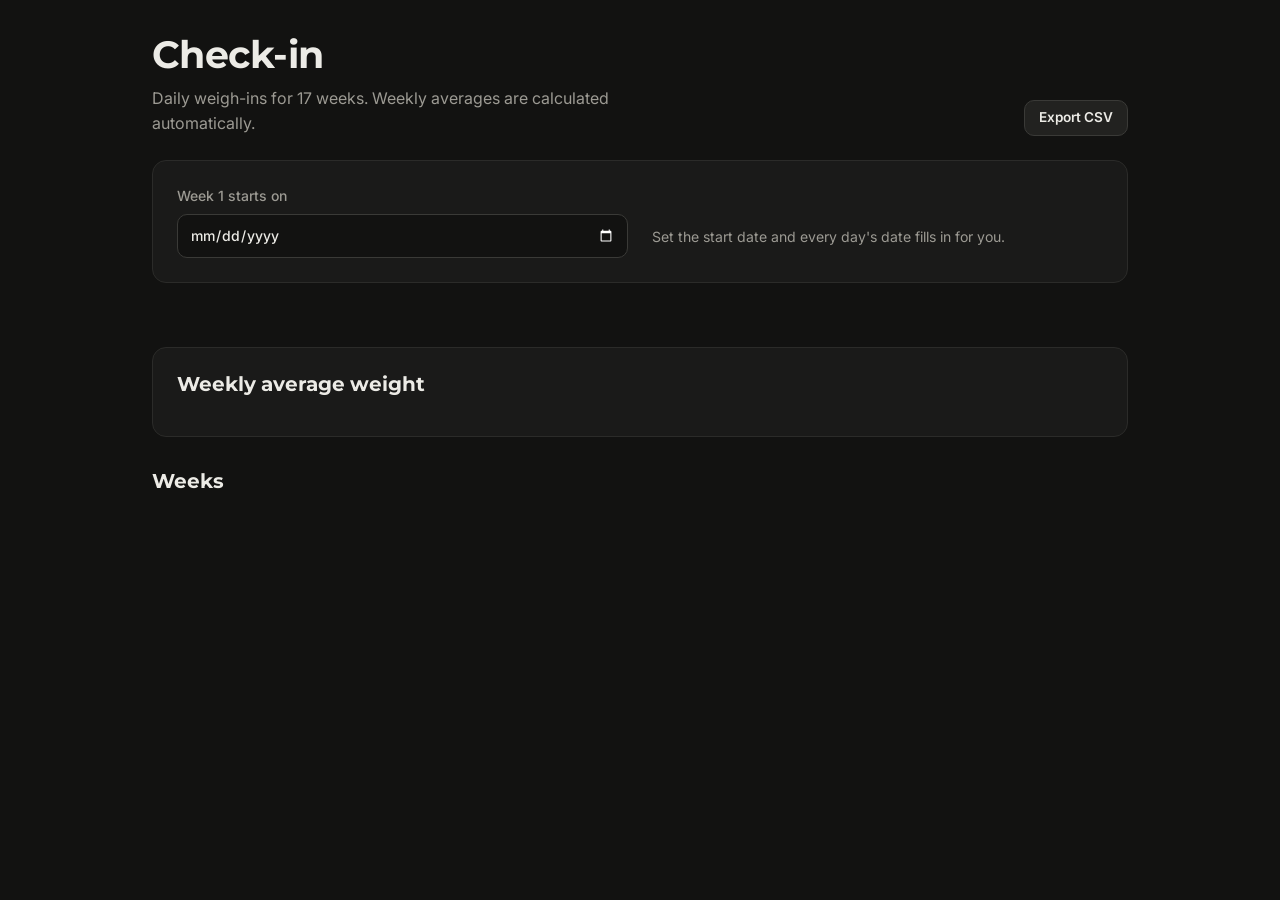
==== check-in.html @ ef55d67d "Make the site fully responsive and calmer in style - Palette from the Athlo logo (charcoal, one teal" ====
<!doctype html>
<html lang="en">
<head>
  <meta charset="utf-8">
  <meta name="viewport" content="width=device-width, initial-scale=1, viewport-fit=cover">
  <meta name="robots" content="noindex, nofollow">
  <meta name="theme-color" content="#0d0f10">
  <title>Check-in · Athlo</title>
  <link rel="icon" href="img/athlo-mark.png">
  <link rel="preconnect" href="https://fonts.googleapis.com">
  <link rel="preconnect" href="https://fonts.gstatic.com" crossorigin>
  <link href="https://fonts.googleapis.com/css2?family=Inter:wght@400;500;600;700&family=Montserrat:wght@600;700&display=swap" rel="stylesheet">
  <link rel="stylesheet" href="css/style.css">
</head>
<body>
<main>
  <div class="page-head">
    <div>
      <h1>Check-in</h1>
      <p class="muted">Daily weigh-ins for 17 weeks. Weekly averages are calculated automatically.</p>
    </div>
    <button class="btn small" id="csv" type="button">Export CSV</button>
  </div>

  <section>
    <div class="card">
      <div class="settings-row">
        <label class="field">Week 1 starts on
          <input type="date" id="start">
        </label>
        <p class="muted" style="font-size:.88rem">Set the start date and every day's date fills in for you.</p>
      </div>
    </div>
  </section>

  <section>
    <div class="grid grid-4" id="stats"></div>
  </section>

  <section>
    <div class="card">
      <div class="section-title"><h2>Weekly average weight</h2></div>
      <div class="chart-wrap" id="chart"></div>
    </div>
  </section>

  <section>
    <div class="section-title"><h2>Weeks</h2></div>
    <div class="grid" id="weeks"></div>
  </section>
</main>

<script src="js/data.js"></script>
<script src="js/app.js"></script>
<script src="js/checkin-core.js"></script>
<script>
document.addEventListener("DOMContentLoaded", () => {
  const A = App, C = Checkin, D = A.D;
  const DAYS = A.WEEKDAYS;
  let d = C.data();

  const startEl = document.getElementById("start");
  startEl.value = d.start;
  startEl.onchange = () => { d.start = startEl.value; C.store(d); renderWeeks(); A.toast("Start date saved"); };

  function currentWeek() {
    if (!d.start) return null;
    const days = Math.floor((Date.now() - new Date(d.start + "T00:00:00")) / 86400000);
    if (days < 0) return 1;
    const w = Math.floor(days / 7) + 1;
    return w > D.weeks ? null : w;
  }

  function renderStats() {
    const s = C.summary(d);
    const total = Object.values(d.entries).filter(e => A.num(e.weight) != null).length;
    const items = [
      ["Starting average", s.first ? A.fmtKg(s.first.avg) : "–", s.first ? "Week " + s.first.week : ""],
      ["Latest average", s.last ? A.fmtKg(s.last.avg) : "–", s.last ? "Week " + s.last.week : ""],
      ["Change", s.change == null ? "–" : (s.change > 0 ? "+" : "") + s.change.toFixed(1) + " kg", ""],
      ["Weigh-ins", total, "of " + D.weeks * 7]
    ];
    document.getElementById("stats").innerHTML = items.map(([l, v, sub]) =>
      `<div class="card stat"><div class="label">${l}</div><div class="value">${v}</div>${sub ? `<div class="muted" style="font-size:.82rem">${sub}</div>` : ""}</div>`
    ).join("");
  }

  function renderChart() {
    const wk = C.weekly(d);
    const pts = wk.filter(x => x.avg != null);
    const el = document.getElementById("chart");
    if (!pts.length) { el.innerHTML = '<div class="chart-empty">The chart appears after the first weigh-in.</div>'; return; }
    const wide = document.getElementById("chart").clientWidth > 600;
    const W = wide ? 960 : 400, H = wide ? 300 : 250, L = 44, R = 14, T = 16, B = 30;
    let min = Math.min(...pts.map(p => p.avg)), max = Math.max(...pts.map(p => p.avg));
    if (max - min < 2) { const m = (max + min) / 2; min = m - 1; max = m + 1; }
    const pad = (max - min) * 0.12; min -= pad; max += pad;
    const x = w => L + (w - 1) / (D.weeks - 1) * (W - L - R);
    const y = v => T + (max - v) / (max - min) * (H - T - B);
    let grid = "";
    for (let i = 0; i <= 4; i++) {
      const v = min + (max - min) * i / 4, yy = y(v).toFixed(1);
      grid += `<line x1="${L}" x2="${W - R}" y1="${yy}" y2="${yy}" stroke="#2b2b29"/><text x="${L - 8}" y="${+yy + 4}" text-anchor="end" fill="#9c9a93" font-size="11">${v.toFixed(1)}</text>`;
    }
    let xl = "";
    for (let w = 1; w <= D.weeks; w += (wide ? 2 : 4)) xl += `<text x="${x(w).toFixed(1)}" y="${H - 8}" text-anchor="middle" fill="#9c9a93" font-size="11">W${w}</text>`;
    const path = pts.map((p, i) => (i ? "L" : "M") + x(p.week).toFixed(1) + " " + y(p.avg).toFixed(1)).join(" ");
    const dots = pts.map(p => `<circle cx="${x(p.week).toFixed(1)}" cy="${y(p.avg).toFixed(1)}" r="4.5" fill="#3cb4c6" stroke="#1a1a19" stroke-width="2"><title>Week ${p.week}: ${p.avg.toFixed(1)} kg</title></circle>`).join("");
    el.innerHTML = `<svg viewBox="0 0 ${W} ${H}" role="img" aria-label="Weekly average weight">${grid}${xl}
      <path d="${path}" fill="none" stroke="#3cb4c6" stroke-width="2.5" stroke-linejoin="round" stroke-linecap="round"/>${dots}</svg>`;
  }

  function weekSummary(w) {
    const a = C.weekly(d)[w - 1];
    return a.avg == null ? '<span>No entries</span>' : `<b>${A.fmtKg(a.avg)}</b><br><span>${a.count}/7 days</span>`;
  }

  function renderWeeks() {
    const cw = currentWeek();
    let openWeek = cw;
    if (!openWeek) { // first week that isn't complete
      openWeek = 1;
      for (let w = 1; w <= D.weeks; w++) { if (C.weekly(d)[w - 1].count < 7) { openWeek = w; break; } }
    }
    let html = "";
    for (let w = 1; w <= D.weeks; w++) {
      let rows = `<div class="day-row header"><span>Day</span><span>Date</span><span>Weight (kg)</span><span>Time</span></div>`;
      for (let i = 0; i < 7; i++) {
        const k = C.key(w, i), e = d.entries[k] || {};
        const date = e.date || C.autoDate(d.start, w, i);
        rows += `<div class="day-row">
          <div class="dl">${DAYS[i]}${date ? `<small>${new Date(date + "T12:00:00").toLocaleDateString("en-GB", { day: "numeric", month: "short" })}</small>` : ""}</div>
          <label class="f-date"><span class="m-label">Date</span><input type="date" data-k="${k}" data-f="date" value="${A.esc(date)}"></label>
          <label><span class="m-label">Weight (kg)</span><input inputmode="decimal" placeholder="kg" data-k="${k}" data-f="weight" value="${A.esc(e.weight || "")}"></label>
          <label><span class="m-label">Time</span><input type="time" data-k="${k}" data-f="time" value="${A.esc(e.time || "")}"></label>
        </div>`;
      }
      html += `<details class="card week-card" data-w="${w}"${w === openWeek ? " open" : ""}>
        <summary><span class="wk">Week ${w}${w === cw ? ' <span class="pill teal">This week</span>' : ""}</span>
          <span style="display:flex;align-items:center;gap:12px"><span class="avg" id="avg-${w}">${weekSummary(w)}</span>
          <svg class="chev" width="18" height="18" viewBox="0 0 24 24" fill="none" stroke="currentColor" stroke-width="2"><path d="M6 9l6 6 6-6"/></svg></span>
        </summary>
        <div class="rows">${rows}</div>
      </details>`;
    }
    document.getElementById("weeks").innerHTML = html;
  }

  document.getElementById("weeks").addEventListener("change", e => {
    const inp = e.target.closest("[data-k]"); if (!inp) return;
    const k = inp.dataset.k, f = inp.dataset.f;
    let v = inp.value.trim();
    if (f === "weight" && v) {
      const n = A.num(v);
      if (n == null || n <= 0 || n > 400) { A.toast("Enter a weight in kg, e.g. 82.4"); inp.value = (d.entries[k] || {}).weight || ""; return; }
      v = String(n); inp.value = v;
    }
    d.entries[k] = Object.assign({}, d.entries[k], { [f]: v });
    if (!d.entries[k].date && !d.entries[k].weight && !d.entries[k].time) delete d.entries[k];
    C.store(d);
    const w = +k.split("-")[0];
    document.getElementById("avg-" + w).innerHTML = weekSummary(w);
    renderStats(); renderChart();
    A.toast("Saved");
  });

  document.getElementById("csv").onclick = () => {
    const lines = [["Week", "Day", "Date", "Weight (kg)", "Time", "Week average (kg)"]];
    const wk = C.weekly(d);
    for (let w = 1; w <= D.weeks; w++) for (let i = 0; i < 7; i++) {
      const e = d.entries[C.key(w, i)] || {};
      lines.push([w, DAYS[i], e.date || C.autoDate(d.start, w, i), e.weight || "", e.time || "", i === 6 && wk[w - 1].avg != null ? wk[w - 1].avg.toFixed(2) : ""]);
    }
    const csv = lines.map(r => r.map(c => `"${String(c).replace(/"/g, '""')}"`).join(",")).join("\n");
    const a = document.createElement("a");
    a.href = URL.createObjectURL(new Blob([csv], { type: "text/csv" }));
    a.download = "check-ins.csv"; document.body.appendChild(a); a.click(); a.remove();
  };

  // Redraw the chart when its width crosses the wide/narrow breakpoint (rotation, window resize)
  let wasWide = document.getElementById("chart").clientWidth > 600;
  window.addEventListener("resize", () => {
    const wide = document.getElementById("chart").clientWidth > 600;
    if (wide !== wasWide) { wasWide = wide; renderChart(); }
  });

  renderStats(); renderChart(); renderWeeks();
});
</script>
</body>
</html>
---- css/style.css ----
/* Athlo
   Palette from the Athlo logo: charcoal, one teal accent, warm off-white.
   Spacing on a 4px grid, type on a 1.25 scale. */
:root {
  --bg: #121211;
  --surface: #1a1a19;
  --surface-2: #222220;
  --line: #2b2b29;
  --line-strong: #3a3a37;
  --text: #ecebe6;
  --muted: #9c9a93;
  --faint: #6f6d67;
  --teal: #3cb4c6;
  --teal-ink: #0a1a1d;
  --teal-soft: rgba(60, 180, 198, 0.12);
  --teal-line: rgba(60, 180, 198, 0.38);

  --s1: 4px; --s2: 8px; --s3: 12px; --s4: 16px; --s5: 24px; --s6: 32px; --s7: 48px;
  --radius: 14px;
  --radius-sm: 10px;
  --gutter: 16px;
  --max: 1040px;
  --header-h: 56px;

  --head: "Montserrat", system-ui, sans-serif;
  --body: "Inter", system-ui, -apple-system, "Segoe UI", sans-serif;
}
@media (min-width: 600px) { :root { --gutter: 24px; } }
@media (min-width: 1100px) { :root { --gutter: 32px; } }

* { box-sizing: border-box; }
html { -webkit-text-size-adjust: 100%; }
body {
  margin: 0;
  background: var(--bg);
  color: var(--text);
  font-family: var(--body);
  font-size: 16px;
  line-height: 1.55;
  overflow-x: hidden;
  -webkit-font-smoothing: antialiased;
}
a { color: var(--teal); }
img { max-width: 100%; display: block; }
h1, h2, h3 { font-family: var(--head); line-height: 1.2; margin: 0; letter-spacing: -0.005em; font-weight: 700; }
h1 { font-size: clamp(1.75rem, 1.35rem + 1.8vw, 2.4rem); letter-spacing: -0.015em; }
h2 { font-size: 1.25rem; }
h3 { font-size: 1.05rem; font-weight: 600; }
p { margin: 0; }
.muted { color: var(--muted); }

/* ---------- Header / nav ---------- */
.site-header {
  position: sticky; top: 0; z-index: 20;
  background: rgba(18, 18, 17, 0.9);
  backdrop-filter: blur(12px);
  -webkit-backdrop-filter: blur(12px);
  border-bottom: 1px solid var(--line);
}
.header-inner {
  max-width: var(--max); margin: 0 auto;
  padding: var(--s3) var(--gutter);
  display: flex; align-items: center; justify-content: space-between; gap: var(--s3);
}
.brand { display: flex; align-items: center; gap: var(--s2); text-decoration: none; color: var(--text); min-width: 0; }
.brand img { width: 24px; height: auto; }
.brand span { font-family: var(--head); font-weight: 700; letter-spacing: 0.14em; font-size: 1rem; }
.brand small { color: var(--muted); font-weight: 500; font-size: 0.875rem; }

.nav { display: flex; gap: var(--s1); }
.nav a {
  color: var(--muted); text-decoration: none; font-weight: 500; font-size: 0.9rem;
  padding: var(--s2) var(--s3); border-radius: var(--radius-sm); white-space: nowrap;
  transition: color .15s, background-color .15s;
}
.nav a:hover { color: var(--text); }
.nav a[aria-current="page"] { color: var(--text); background: var(--surface-2); }

/* Bottom tab bar on phones and tablets */
@media (max-width: 900px) {
  .site-header .nav { display: none; }
  .tabbar {
    position: fixed; left: 0; right: 0; bottom: 0; z-index: 30;
    display: grid; grid-template-columns: repeat(5, 1fr);
    background: rgba(26, 26, 25, 0.96);
    backdrop-filter: blur(12px);
    -webkit-backdrop-filter: blur(12px);
    border-top: 1px solid var(--line);
    padding: 0 max(env(safe-area-inset-left), calc((100vw - 640px) / 2)) env(safe-area-inset-bottom) max(env(safe-area-inset-right), calc((100vw - 640px) / 2));
  }
  .tabbar a {
    display: flex; flex-direction: column; align-items: center; gap: 2px;
    padding: var(--s2) var(--s1); color: var(--faint); text-decoration: none;
    font-size: 0.7rem; font-weight: 500; min-height: 56px; justify-content: center;
  }
  .tabbar a svg { width: 22px; height: 22px; }
  .tabbar a[aria-current="page"] { color: var(--teal); }
  body { padding-bottom: calc(57px + env(safe-area-inset-bottom)); }
}
@media (min-width: 901px) { .tabbar { display: none; } }

/* ---------- Layout ---------- */
main { max-width: var(--max); margin: 0 auto; padding: var(--s6) var(--gutter) var(--s7); }
.page-head { margin-bottom: var(--s5); display: flex; flex-wrap: wrap; align-items: end; justify-content: space-between; gap: var(--s3) var(--s4); }
.page-head p { margin-top: var(--s2); max-width: 52ch; }
.grid { display: grid; gap: var(--s3); }
.grid-2 { grid-template-columns: repeat(auto-fit, minmax(min(100%, 300px), 1fr)); }
.grid-4 { grid-template-columns: repeat(2, minmax(0, 1fr)); }
@media (min-width: 760px) { .grid-4 { grid-template-columns: repeat(4, minmax(0, 1fr)); } }
@media (min-width: 600px) { .grid { gap: var(--s4); } }
section + section { margin-top: var(--s6); }
.section-title { display: flex; align-items: center; justify-content: space-between; gap: var(--s3); margin-bottom: var(--s4); }

.card {
  background: var(--surface);
  border: 1px solid var(--line);
  border-radius: var(--radius);
  padding: var(--s5);
  min-width: 0;
}
@media (max-width: 480px) { .card { padding: var(--s4) 18px; } }

/* ---------- Home ---------- */
.hero {
  display: flex; align-items: center; gap: var(--s5);
  padding: var(--s2) 0 var(--s6);
  margin-bottom: var(--s6);
  border-bottom: 1px solid var(--line);
}
.hero > div { flex: 1 1 auto; min-width: 0; }
.hero img { width: 64px; flex: 0 0 auto; order: -1; }
.hero .eyebrow { color: var(--teal); font-weight: 600; font-size: 0.8rem; letter-spacing: 0.12em; text-transform: uppercase; margin-bottom: var(--s2); }
.hero p.lead { margin-top: var(--s3); color: var(--muted); max-width: 46ch; }
@media (max-width: 520px) {
  .hero { flex-direction: column; align-items: flex-start; gap: var(--s4); padding-top: 0; }
  .hero img { width: 44px; }
}

.section-links { display: grid; gap: var(--s3); grid-template-columns: 1fr; }
@media (min-width: 560px) { .section-links { grid-template-columns: repeat(2, minmax(0, 1fr)); gap: var(--s4); } }
@media (min-width: 960px) { .section-links { grid-template-columns: repeat(4, minmax(0, 1fr)); } }
.section-links a {
  text-decoration: none; color: var(--text);
  display: flex; flex-direction: column; gap: var(--s1);
  padding: var(--s4) 18px; position: relative;
  transition: border-color .15s, background-color .15s;
}
.section-links a::after {
  content: "→"; position: absolute; top: var(--s4); right: 18px;
  color: var(--faint); transition: color .15s, transform .15s;
}
.section-links a:hover { border-color: var(--line-strong); background: var(--surface-2); }
.section-links a:hover::after { color: var(--teal); transform: translateX(2px); }
.section-links h3 { padding-right: var(--s5); }
.section-links .n { display: none; }

.stat { padding: var(--s4) 18px; }
.stat .label { color: var(--muted); font-size: 0.8rem; font-weight: 500; }
.stat .value { font-family: var(--head); font-size: 1.5rem; font-weight: 700; margin-top: var(--s1); overflow-wrap: anywhere; }
.stat .value.empty { color: var(--muted); font-size: 1rem; font-weight: 600; }

.today { display: flex; flex-direction: column; align-items: flex-start; gap: var(--s2); }
.today .big { font-family: var(--head); font-size: 1.5rem; font-weight: 700; line-height: 1.2; }
.today > .pill, .today > .pill.teal { padding: 0; background: none; color: var(--muted); font-size: 0.8rem; font-weight: 500; }
.today > .pill.teal { color: var(--teal); }
.today > div:last-child { margin-top: var(--s2); }

/* Week strip */
.week-strip { display: grid; grid-template-columns: repeat(7, minmax(0, 1fr)); gap: var(--s2); }
.week-strip .d {
  border-radius: var(--radius-sm); padding: var(--s3) var(--s1); text-align: center;
  background: var(--surface); border: 1px solid var(--line);
  text-decoration: none; color: var(--text); min-width: 0;
  transition: border-color .15s;
}
.week-strip .d:hover { border-color: var(--line-strong); }
.week-strip .d .wd { font-size: 0.75rem; color: var(--muted); font-weight: 500; }
.week-strip .d .lb { font-size: 0.85rem; font-weight: 600; margin-top: var(--s1); line-height: 1.3; overflow-wrap: anywhere; }
.week-strip .d.train { background: var(--teal-soft); border-color: transparent; }
.week-strip .d.rest .lb { color: var(--faint); font-weight: 500; }
.week-strip .d.is-today { border-color: var(--teal); }
@media (max-width: 600px) {
  .week-strip { grid-template-columns: 1fr; gap: 0; background: var(--surface); border: 1px solid var(--line); border-radius: var(--radius); overflow: hidden; }
  .week-strip .d {
    display: flex; justify-content: space-between; align-items: center;
    padding: var(--s3) var(--s4); text-align: left;
    border: 0; border-radius: 0; border-top: 1px solid var(--line); background: none;
  }
  .week-strip .d:first-child { border-top: 0; }
  .week-strip .d .wd { font-size: 0.875rem; width: 3.5em; }
  .week-strip .d .lb { margin-top: 0; font-size: 0.925rem; }
  .week-strip .d.train { background: none; }
  .week-strip .d.train .lb { color: var(--teal); }
  .week-strip .d.is-today { box-shadow: inset 3px 0 0 var(--teal); background: var(--teal-soft); }
}

/* ---------- Buttons / inputs ---------- */
.btn {
  display: inline-flex; align-items: center; justify-content: center; gap: var(--s2);
  font: inherit; font-weight: 600; font-size: 0.9rem;
  padding: 10px 18px; border-radius: var(--radius-sm); cursor: pointer;
  border: 1px solid var(--line-strong); background: var(--surface-2); color: var(--text);
  text-decoration: none; min-height: 44px;
  transition: border-color .15s, background-color .15s, filter .15s;
}
.btn:hover { border-color: #4a4a46; }
.btn.primary { background: var(--teal); border-color: var(--teal); color: var(--teal-ink); }
.btn.primary:hover { filter: brightness(1.06); }
.btn.ghost { background: transparent; }
.btn.small { padding: 6px 14px; min-height: 36px; font-size: 0.85rem; }
.btn-row { display: flex; flex-wrap: wrap; gap: var(--s2); }
@media (max-width: 420px) { .btn-row > .btn { flex: 1 1 100%; } }

input, textarea, select {
  font: inherit; color: var(--text);
  background: var(--bg); border: 1px solid var(--line-strong); border-radius: var(--radius-sm);
  padding: 9px 12px; width: 100%; min-width: 0; min-height: 42px;
}
input::placeholder, textarea::placeholder { color: var(--faint); }
input:focus, textarea:focus, select:focus { outline: none; border-color: var(--teal); box-shadow: 0 0 0 3px var(--teal-soft); }
input[type="date"], input[type="time"] { color-scheme: dark; }
label.field { display: flex; flex-direction: column; gap: var(--s2); font-size: 0.875rem; color: var(--muted); font-weight: 500; }
:focus-visible { outline: 2px solid var(--teal); outline-offset: 2px; }

/* ---------- Program ---------- */
.day-tabs { display: flex; gap: var(--s2); overflow-x: auto; scrollbar-width: none; scroll-snap-type: x proximity; scroll-padding-inline: var(--gutter); }
.day-tabs::-webkit-scrollbar { display: none; }
.day-tabs > * { scroll-snap-align: start; }
.day-tabs button {
  flex: 0 0 auto; font: inherit; font-weight: 600; font-size: 0.875rem;
  padding: var(--s2) var(--s4); border-radius: 999px; cursor: pointer;
  border: 1px solid var(--line); background: var(--surface); color: var(--muted);
}
.day-tabs button[aria-selected="true"] { background: var(--teal); border-color: var(--teal); color: var(--teal-ink); }

.session-head { display: flex; flex-wrap: wrap; justify-content: space-between; align-items: end; gap: var(--s3); margin-bottom: var(--s4); }
.pill { display: inline-block; padding: 3px 10px; border-radius: 999px; background: var(--surface-2); color: var(--muted); font-size: 0.8rem; font-weight: 500; }
.pill.teal { background: var(--teal-soft); color: var(--teal); }

.ex-list { display: grid; gap: var(--s3); counter-reset: ex; list-style: none; margin: 0; padding: 0; }
.ex {
  display: grid; grid-template-columns: 28px 1fr auto; gap: var(--s2) var(--s4); align-items: start;
  background: var(--surface); border: 1px solid var(--line); border-radius: var(--radius); padding: 18px var(--s5);
  transition: opacity .2s;
}
.ex::before {
  counter-increment: ex; content: counter(ex);
  width: 28px; height: 28px; border-radius: 50%; margin-top: 1px;
  display: grid; place-items: center;
  border: 1px solid var(--line-strong); color: var(--muted); font-weight: 600; font-size: 0.8rem;
}
.ex.done { opacity: 0.55; }
.ex.done::before { content: "✓"; background: var(--teal); border-color: var(--teal); color: var(--teal-ink); }
.ex .name { font-weight: 600; font-size: 1.025rem; line-height: 1.35; overflow-wrap: anywhere; }
.ex .meta { display: flex; flex-wrap: wrap; gap: var(--s1) var(--s3); margin-top: var(--s1); color: var(--muted); font-size: 0.9rem; }
.ex .meta .pill { padding: 0; background: none; font-size: inherit; color: var(--muted); }
.ex .meta .pill.teal { color: var(--teal); font-weight: 600; }
.ex .meta .pill + .pill::before { content: "×"; margin-right: var(--s3); color: var(--faint); }
.ex .note { margin-top: var(--s2); font-size: 0.875rem; color: var(--muted); padding-left: var(--s3); border-left: 2px solid var(--teal-line); }
.ex .actions { display: flex; gap: var(--s2); align-items: center; }
.icon-btn {
  width: 44px; height: 44px; border-radius: var(--radius-sm); display: grid; place-items: center;
  border: 1px solid var(--line-strong); background: var(--surface-2); color: var(--text); cursor: pointer; text-decoration: none;
  transition: background-color .15s, border-color .15s;
}
.icon-btn:hover { border-color: #4a4a46; }
.icon-btn svg { width: 18px; height: 18px; }
.icon-btn.on { background: var(--teal); border-color: var(--teal); color: var(--teal-ink); }
.ex .loads { grid-column: 2 / -1; display: flex; flex-wrap: wrap; gap: var(--s2); margin-top: var(--s2); }
.ex .loads input { width: 96px; padding: 6px 10px; font-size: 0.875rem; min-height: 38px; }
@media (max-width: 520px) {
  .ex { grid-template-columns: 26px 1fr; gap: var(--s2) var(--s3); padding: var(--s4); }
  .ex::before { width: 26px; height: 26px; font-size: 0.75rem; }
  .ex .actions { grid-column: 2; }
  .ex .loads input { flex: 1 1 72px; width: auto; }
}

/* ---------- Check-in ---------- */
.settings-row { display: grid; grid-template-columns: repeat(auto-fit, minmax(min(100%, 200px), 1fr)); gap: var(--s3) var(--s5); align-items: end; }
.settings-row > p { padding-bottom: 10px; }
.chart-wrap { width: 100%; overflow: hidden; }
.chart-wrap svg { width: 100%; height: auto; display: block; }
.chart-empty { color: var(--muted); padding: var(--s6) 0; text-align: center; }

.week-card { padding: 0; overflow: hidden; }
.week-card summary {
  list-style: none; cursor: pointer; padding: var(--s4) var(--s5);
  display: flex; justify-content: space-between; align-items: center; gap: var(--s3);
}
.week-card summary::-webkit-details-marker { display: none; }
.week-card summary:hover { background: var(--surface-2); }
.week-card summary .wk { font-family: var(--head); font-weight: 600; display: flex; align-items: center; gap: var(--s2); flex-wrap: wrap; }
.week-card summary .avg { color: var(--muted); font-size: 0.875rem; text-align: right; line-height: 1.35; }
.week-card summary .avg b { color: var(--text); font-weight: 600; }
.week-card summary .chev { transition: transform .2s; color: var(--faint); flex: 0 0 auto; }
.week-card[open] summary .chev { transform: rotate(180deg); }
.week-card .rows { border-top: 1px solid var(--line); padding: var(--s2) var(--s5) var(--s4); }
.day-row { display: grid; grid-template-columns: 96px minmax(140px, 1.2fr) 1fr 1fr; gap: var(--s3); align-items: center; padding: 6px 0; }
.day-row .dl { font-weight: 600; font-size: 0.9rem; }
.day-row .dl small { display: block; color: var(--muted); font-weight: 400; font-size: 0.8rem; }
.day-row.header { color: var(--muted); font-size: 0.8rem; font-weight: 500; padding-bottom: 0; }
@media (max-width: 640px) {
  .week-card summary { padding: var(--s4); }
  .week-card .rows { padding: 0 var(--s4) var(--s2); }
  .day-row { grid-template-columns: 1fr 1fr; gap: var(--s2) var(--s3); padding: var(--s4) 0; border-bottom: 1px solid var(--line); }
  .day-row:last-child { border-bottom: 0; }
  .day-row .dl { grid-column: 1 / -1; display: flex; align-items: baseline; gap: var(--s2); }
  .day-row .dl small { display: inline; }
  .day-row .f-date { grid-column: 1 / -1; }
  .day-row.header { display: none; }
  .day-row .m-label { display: block; color: var(--muted); font-size: 0.8rem; font-weight: 500; margin-bottom: var(--s1); }
}
@media (min-width: 641px) { .m-label { display: none; } }

/* ---------- Nutrition ---------- */
.meal textarea { min-height: 140px; resize: vertical; line-height: 1.6; }
.meal .meal-head { display: flex; justify-content: space-between; align-items: start; gap: var(--s2); margin-bottom: var(--s3); }
.meal .meal-head .pill { margin-top: var(--s2) !important; }
.meal ul { margin: 0; padding: 0; list-style: none; }
.meal ul li { padding: var(--s2) 0; border-top: 1px solid var(--line); font-size: 0.95rem; }
.meal ul li:first-child { border-top: 0; padding-top: 0; }
.meal .empty { color: var(--faint); }

/* ---------- Footer / toast ---------- */
.site-footer { max-width: var(--max); margin: 0 auto; padding: var(--s5) var(--gutter) var(--s6); color: var(--faint); font-size: 0.8rem; border-top: 1px solid var(--line); }
.toast {
  position: fixed; left: 50%; bottom: calc(76px + env(safe-area-inset-bottom)); transform: translateX(-50%) translateY(16px);
  background: var(--surface-2); border: 1px solid var(--line-strong); color: var(--text);
  padding: 10px var(--s4); border-radius: var(--radius-sm); font-size: 0.9rem; font-weight: 500;
  opacity: 0; pointer-events: none; transition: opacity .2s, transform .2s; z-index: 50;
  max-width: calc(100vw - 2 * var(--gutter));
}
.toast.show { opacity: 1; transform: translateX(-50%) translateY(0); }
@media (min-width: 901px) { .toast { bottom: var(--s6); } }

.visually-hidden { position: absolute; width: 1px; height: 1px; overflow: hidden; clip: rect(0 0 0 0); white-space: nowrap; }

/* ---------- Data Collection ---------- */
.data-list { margin: 0; }
.data-list > div { display: grid; grid-template-columns: 200px 1fr; gap: var(--s4); padding: 18px var(--s5); border-bottom: 1px solid var(--line); align-items: baseline; }
.data-list > div:last-child { border-bottom: 0; }
.data-list dt { color: var(--muted); font-size: 0.9rem; font-weight: 500; }
.data-list dd { margin: 0; font-weight: 600; font-size: 1.05rem; overflow-wrap: anywhere; }
.data-list dd.empty { color: var(--faint); font-weight: 400; }
@media (max-width: 520px) { .data-list > div { grid-template-columns: 1fr; gap: 2px; padding: var(--s4) 18px; } }

/* ---------- Training Program (sheet layout) ---------- */
.schedule-table { width: 100%; border-collapse: collapse; table-layout: fixed; }
.schedule-table th, .schedule-table td { padding: var(--s3) var(--s1); text-align: center; font-size: 0.875rem; }
.schedule-table th { color: var(--muted); font-size: 0.8rem; font-weight: 500; border-bottom: 1px solid var(--line); }
.schedule-table th .short { display: none; }
.schedule-table td a {
  color: var(--text); font-weight: 600; text-decoration: none; display: block;
  padding: var(--s2) 6px; border-radius: var(--radius-sm); background: var(--teal-soft); line-height: 1.3;
  transition: background-color .15s;
}
.schedule-table td a:hover { background: rgba(60, 180, 198, 0.2); }
.schedule-table td.rest { color: var(--faint); }
.schedule-table td.is-today { box-shadow: inset 0 0 0 1px var(--teal); border-radius: var(--radius-sm); }
@media (max-width: 1000px) {
  .schedule-table th .long { display: none; }
  .schedule-table th .short { display: inline; }
}
@media (max-width: 640px) {
  .schedule-table, .schedule-table tbody, .schedule-table tr, .schedule-table td { display: block; }
  .schedule-table thead { display: none; }
  .schedule-table td { display: flex; justify-content: space-between; align-items: center; text-align: left; padding: 10px 0; border-top: 1px solid var(--line); }
  .schedule-table tr td:first-child { border-top: 0; }
  .schedule-table td::before { content: attr(data-day); color: var(--muted); font-weight: 500; font-size: 0.9rem; }
  .schedule-table td a { padding: 6px var(--s3); }
  .schedule-table td.is-today { box-shadow: none; border-radius: 0; }
  .schedule-table td.is-today::before { color: var(--teal); font-weight: 600; content: attr(data-day) " · today"; }
}
.jump {
  position: sticky; top: var(--header-h); z-index: 10;
  background: var(--bg); padding: var(--s3) var(--gutter); margin: 0 calc(-1 * var(--gutter)) var(--s3);
  border-bottom: 1px solid var(--line);
}
.jump .btn { flex: 0 0 auto; white-space: nowrap; border-radius: 999px; background: var(--surface); border-color: var(--line); color: var(--muted); font-weight: 500; }
.jump .btn:hover { color: var(--text); border-color: var(--line-strong); }
.day-block { scroll-margin-top: calc(var(--header-h) + 76px); }
.day-block + .day-block { margin-top: var(--s7); }

/* Short landscape phones: give the content the height back */
@media (max-height: 500px) and (orientation: landscape) {
  .site-header { position: static; }
  .jump { position: static; }
  .day-block { scroll-margin-top: var(--s3); }
}

/* iOS zooms into inputs under 16px: keep them at 16px on touch screens */
@media (pointer: coarse) {
  input, textarea, select, .ex .loads input { font-size: 16px; }
}
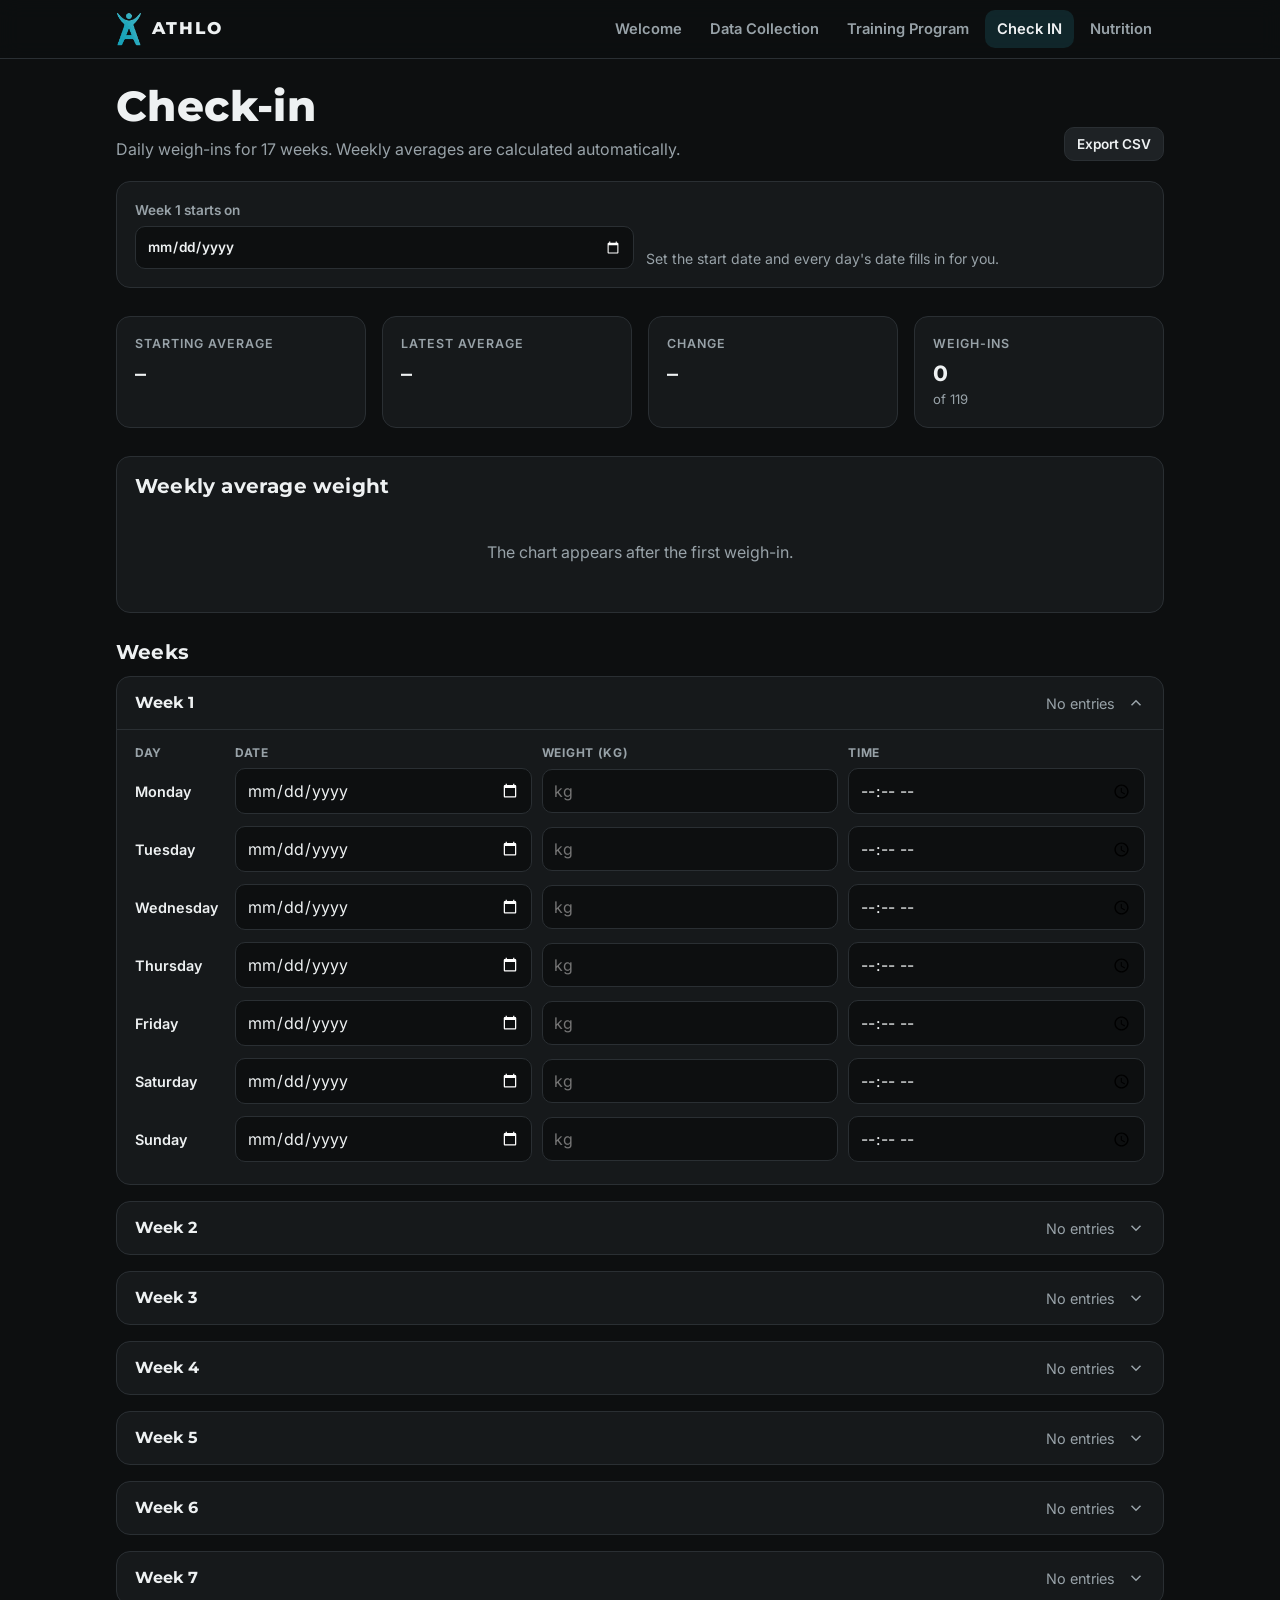
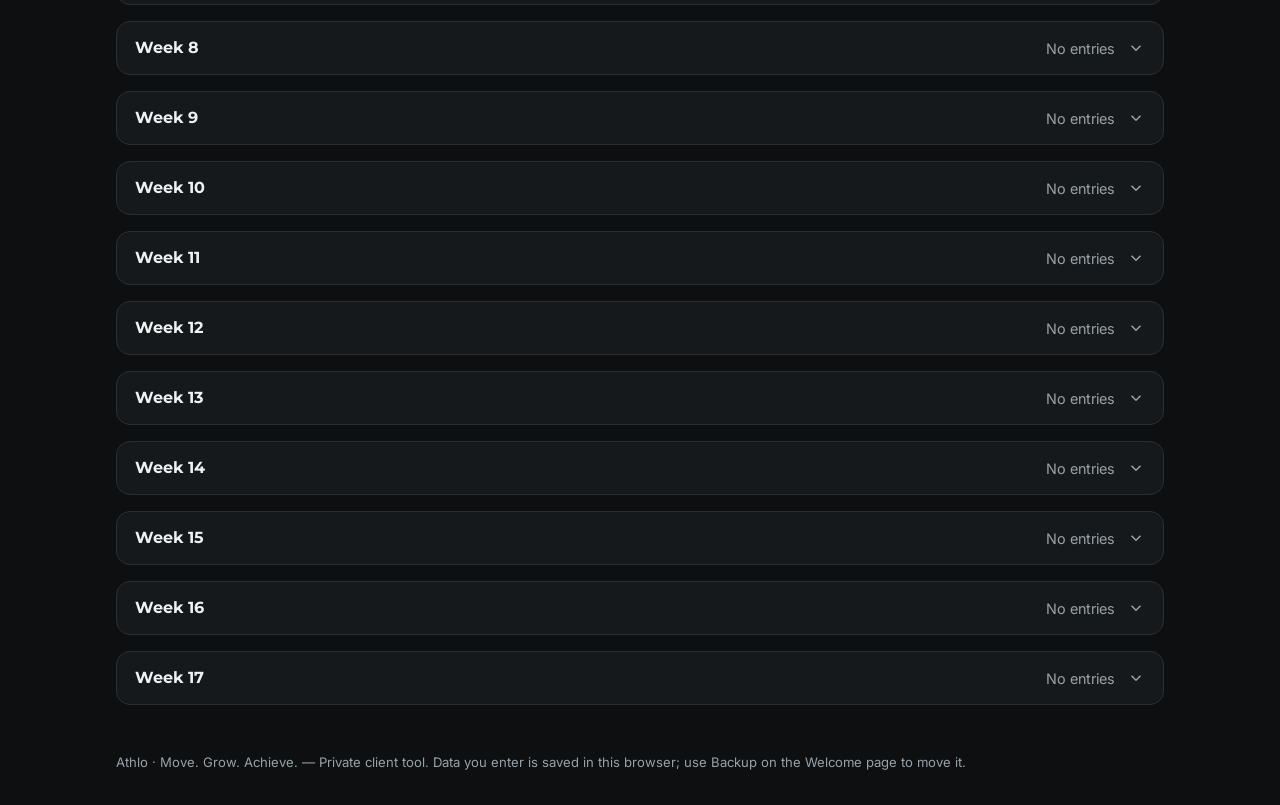
==== commit dec65eff: "Initial Athlo client tool (original version) Co-Authored-By: Claude Opus 5.5 <noreply@anthropic.com>" ====
--- a/check-in.html
+++ b/check-in.html
@@ -9,7 +9,7 @@
   <link rel="icon" href="img/athlo-mark.png">
   <link rel="preconnect" href="https://fonts.googleapis.com">
   <link rel="preconnect" href="https://fonts.gstatic.com" crossorigin>
-  <link href="https://fonts.googleapis.com/css2?family=Inter:wght@400;500;600;700&family=Montserrat:wght@600;700&display=swap" rel="stylesheet">
+  <link href="https://fonts.googleapis.com/css2?family=Inter:wght@400;500;600;700&family=Montserrat:wght@700;800&display=swap" rel="stylesheet">
   <link rel="stylesheet" href="css/style.css">
 </head>
 <body>
@@ -100,14 +100,14 @@
     let grid = "";
     for (let i = 0; i <= 4; i++) {
       const v = min + (max - min) * i / 4, yy = y(v).toFixed(1);
-      grid += `<line x1="${L}" x2="${W - R}" y1="${yy}" y2="${yy}" stroke="#2b2b29"/><text x="${L - 8}" y="${+yy + 4}" text-anchor="end" fill="#9c9a93" font-size="11">${v.toFixed(1)}</text>`;
+      grid += `<line x1="${L}" x2="${W - R}" y1="${yy}" y2="${yy}" stroke="#2a2f33"/><text x="${L - 8}" y="${+yy + 4}" text-anchor="end" fill="#98a2a8" font-size="11">${v.toFixed(1)}</text>`;
     }
     let xl = "";
-    for (let w = 1; w <= D.weeks; w += (wide ? 2 : 4)) xl += `<text x="${x(w).toFixed(1)}" y="${H - 8}" text-anchor="middle" fill="#9c9a93" font-size="11">W${w}</text>`;
+    for (let w = 1; w <= D.weeks; w += (wide ? 2 : 4)) xl += `<text x="${x(w).toFixed(1)}" y="${H - 8}" text-anchor="middle" fill="#98a2a8" font-size="11">W${w}</text>`;
     const path = pts.map((p, i) => (i ? "L" : "M") + x(p.week).toFixed(1) + " " + y(p.avg).toFixed(1)).join(" ");
-    const dots = pts.map(p => `<circle cx="${x(p.week).toFixed(1)}" cy="${y(p.avg).toFixed(1)}" r="4.5" fill="#3cb4c6" stroke="#1a1a19" stroke-width="2"><title>Week ${p.week}: ${p.avg.toFixed(1)} kg</title></circle>`).join("");
+    const dots = pts.map(p => `<circle cx="${x(p.week).toFixed(1)}" cy="${y(p.avg).toFixed(1)}" r="4.5" fill="#35b6cc" stroke="#16191b" stroke-width="2"><title>Week ${p.week}: ${p.avg.toFixed(1)} kg</title></circle>`).join("");
     el.innerHTML = `<svg viewBox="0 0 ${W} ${H}" role="img" aria-label="Weekly average weight">${grid}${xl}
-      <path d="${path}" fill="none" stroke="#3cb4c6" stroke-width="2.5" stroke-linejoin="round" stroke-linecap="round"/>${dots}</svg>`;
+      <path d="${path}" fill="none" stroke="#35b6cc" stroke-width="2.5" stroke-linejoin="round" stroke-linecap="round"/>${dots}</svg>`;
   }
 
   function weekSummary(w) {
@@ -177,13 +177,6 @@
     a.download = "check-ins.csv"; document.body.appendChild(a); a.click(); a.remove();
   };
 
-  // Redraw the chart when its width crosses the wide/narrow breakpoint (rotation, window resize)
-  let wasWide = document.getElementById("chart").clientWidth > 600;
-  window.addEventListener("resize", () => {
-    const wide = document.getElementById("chart").clientWidth > 600;
-    if (wide !== wasWide) { wasWide = wide; renderChart(); }
-  });
-
   renderStats(); renderChart(); renderWeeks();
 });
 </script>
--- a/css/style.css
+++ b/css/style.css
@@ -1,32 +1,19 @@
-/* Athlo
-   Palette from the Athlo logo: charcoal, one teal accent, warm off-white.
-   Spacing on a 4px grid, type on a 1.25 scale. */
 :root {
-  --bg: #121211;
-  --surface: #1a1a19;
-  --surface-2: #222220;
-  --line: #2b2b29;
-  --line-strong: #3a3a37;
-  --text: #ecebe6;
-  --muted: #9c9a93;
-  --faint: #6f6d67;
-  --teal: #3cb4c6;
-  --teal-ink: #0a1a1d;
-  --teal-soft: rgba(60, 180, 198, 0.12);
-  --teal-line: rgba(60, 180, 198, 0.38);
-
-  --s1: 4px; --s2: 8px; --s3: 12px; --s4: 16px; --s5: 24px; --s6: 32px; --s7: 48px;
+  --bg: #0d0f10;
+  --surface: #16191b;
+  --surface-2: #1e2225;
+  --line: #2a2f33;
+  --text: #eef1f2;
+  --muted: #98a2a8;
+  --teal: #35b6cc;
+  --teal-dim: rgba(53, 182, 204, 0.14);
+  --danger: #e86a6a;
   --radius: 14px;
-  --radius-sm: 10px;
   --gutter: 16px;
-  --max: 1040px;
-  --header-h: 56px;
-
+  --max: 1080px;
   --head: "Montserrat", system-ui, sans-serif;
   --body: "Inter", system-ui, -apple-system, "Segoe UI", sans-serif;
 }
-@media (min-width: 600px) { :root { --gutter: 24px; } }
-@media (min-width: 1100px) { :root { --gutter: 32px; } }
 
 * { box-sizing: border-box; }
 html { -webkit-text-size-adjust: 100%; }
@@ -36,359 +23,272 @@
   color: var(--text);
   font-family: var(--body);
   font-size: 16px;
-  line-height: 1.55;
+  line-height: 1.5;
   overflow-x: hidden;
-  -webkit-font-smoothing: antialiased;
 }
 a { color: var(--teal); }
 img { max-width: 100%; display: block; }
-h1, h2, h3 { font-family: var(--head); line-height: 1.2; margin: 0; letter-spacing: -0.005em; font-weight: 700; }
-h1 { font-size: clamp(1.75rem, 1.35rem + 1.8vw, 2.4rem); letter-spacing: -0.015em; }
-h2 { font-size: 1.25rem; }
-h3 { font-size: 1.05rem; font-weight: 600; }
+h1, h2, h3 { font-family: var(--head); line-height: 1.15; margin: 0; letter-spacing: 0.01em; }
+h1 { font-size: clamp(1.8rem, 5vw, 2.6rem); font-weight: 800; }
+h2 { font-size: 1.25rem; font-weight: 700; }
+h3 { font-size: 1.05rem; font-weight: 700; }
 p { margin: 0; }
 .muted { color: var(--muted); }
 
 /* ---------- Header / nav ---------- */
 .site-header {
   position: sticky; top: 0; z-index: 20;
-  background: rgba(18, 18, 17, 0.9);
-  backdrop-filter: blur(12px);
-  -webkit-backdrop-filter: blur(12px);
+  background: rgba(13, 15, 16, 0.92);
+  backdrop-filter: blur(10px);
+  -webkit-backdrop-filter: blur(10px);
   border-bottom: 1px solid var(--line);
 }
 .header-inner {
   max-width: var(--max); margin: 0 auto;
-  padding: var(--s3) var(--gutter);
-  display: flex; align-items: center; justify-content: space-between; gap: var(--s3);
-}
-.brand { display: flex; align-items: center; gap: var(--s2); text-decoration: none; color: var(--text); min-width: 0; }
-.brand img { width: 24px; height: auto; }
-.brand span { font-family: var(--head); font-weight: 700; letter-spacing: 0.14em; font-size: 1rem; }
-.brand small { color: var(--muted); font-weight: 500; font-size: 0.875rem; }
-
-.nav { display: flex; gap: var(--s1); }
+  padding: 10px var(--gutter);
+  display: flex; align-items: center; justify-content: space-between; gap: 12px;
+}
+.brand { display: flex; align-items: center; gap: 10px; text-decoration: none; color: var(--text); }
+.brand img { width: 26px; height: auto; }
+.brand span { font-family: var(--head); font-weight: 800; letter-spacing: 0.12em; font-size: 1.05rem; }
+.brand small { color: var(--muted); font-weight: 600; letter-spacing: 0.04em; font-size: 0.8rem; margin-left: 2px; }
+
+.nav { display: flex; gap: 4px; }
 .nav a {
-  color: var(--muted); text-decoration: none; font-weight: 500; font-size: 0.9rem;
-  padding: var(--s2) var(--s3); border-radius: var(--radius-sm); white-space: nowrap;
-  transition: color .15s, background-color .15s;
-}
-.nav a:hover { color: var(--text); }
-.nav a[aria-current="page"] { color: var(--text); background: var(--surface-2); }
-
-/* Bottom tab bar on phones and tablets */
-@media (max-width: 900px) {
+  color: var(--muted); text-decoration: none; font-weight: 600; font-size: 0.92rem;
+  padding: 8px 12px; border-radius: 10px;
+}
+.nav a:hover { color: var(--text); background: var(--surface-2); }
+.nav a[aria-current="page"] { color: var(--text); background: var(--teal-dim); }
+
+/* Bottom tab bar on phones */
+@media (max-width: 860px) {
   .site-header .nav { display: none; }
   .tabbar {
     position: fixed; left: 0; right: 0; bottom: 0; z-index: 30;
     display: grid; grid-template-columns: repeat(5, 1fr);
-    background: rgba(26, 26, 25, 0.96);
-    backdrop-filter: blur(12px);
-    -webkit-backdrop-filter: blur(12px);
+    background: rgba(22, 25, 27, 0.97);
     border-top: 1px solid var(--line);
-    padding: 0 max(env(safe-area-inset-left), calc((100vw - 640px) / 2)) env(safe-area-inset-bottom) max(env(safe-area-inset-right), calc((100vw - 640px) / 2));
+    padding-bottom: env(safe-area-inset-bottom);
   }
   .tabbar a {
-    display: flex; flex-direction: column; align-items: center; gap: 2px;
-    padding: var(--s2) var(--s1); color: var(--faint); text-decoration: none;
-    font-size: 0.7rem; font-weight: 500; min-height: 56px; justify-content: center;
+    display: flex; flex-direction: column; align-items: center; gap: 3px;
+    padding: 9px 4px 8px; color: var(--muted); text-decoration: none;
+    font-size: 0.72rem; font-weight: 600;
   }
   .tabbar a svg { width: 22px; height: 22px; }
   .tabbar a[aria-current="page"] { color: var(--teal); }
-  body { padding-bottom: calc(57px + env(safe-area-inset-bottom)); }
-}
-@media (min-width: 901px) { .tabbar { display: none; } }
+  body { padding-bottom: calc(70px + env(safe-area-inset-bottom)); }
+}
+@media (min-width: 861px) { .tabbar { display: none; } }
 
 /* ---------- Layout ---------- */
-main { max-width: var(--max); margin: 0 auto; padding: var(--s6) var(--gutter) var(--s7); }
-.page-head { margin-bottom: var(--s5); display: flex; flex-wrap: wrap; align-items: end; justify-content: space-between; gap: var(--s3) var(--s4); }
-.page-head p { margin-top: var(--s2); max-width: 52ch; }
-.grid { display: grid; gap: var(--s3); }
-.grid-2 { grid-template-columns: repeat(auto-fit, minmax(min(100%, 300px), 1fr)); }
-.grid-4 { grid-template-columns: repeat(2, minmax(0, 1fr)); }
-@media (min-width: 760px) { .grid-4 { grid-template-columns: repeat(4, minmax(0, 1fr)); } }
-@media (min-width: 600px) { .grid { gap: var(--s4); } }
-section + section { margin-top: var(--s6); }
-.section-title { display: flex; align-items: center; justify-content: space-between; gap: var(--s3); margin-bottom: var(--s4); }
+main { max-width: var(--max); margin: 0 auto; padding: 24px var(--gutter) 48px; }
+.page-head { margin-bottom: 20px; display: flex; flex-wrap: wrap; align-items: end; justify-content: space-between; gap: 12px; }
+.page-head p { margin-top: 6px; }
+.grid { display: grid; gap: 16px; }
+.grid-2 { grid-template-columns: repeat(auto-fit, minmax(280px, 1fr)); }
+.grid-4 { grid-template-columns: repeat(auto-fit, minmax(150px, 1fr)); }
+section + section { margin-top: 28px; }
+.section-title { display: flex; align-items: center; justify-content: space-between; gap: 10px; margin-bottom: 12px; }
 
 .card {
   background: var(--surface);
   border: 1px solid var(--line);
   border-radius: var(--radius);
-  padding: var(--s5);
+  padding: 18px;
   min-width: 0;
 }
-@media (max-width: 480px) { .card { padding: var(--s4) 18px; } }
 
 /* ---------- Home ---------- */
 .hero {
-  display: flex; align-items: center; gap: var(--s5);
-  padding: var(--s2) 0 var(--s6);
-  margin-bottom: var(--s6);
-  border-bottom: 1px solid var(--line);
-}
-.hero > div { flex: 1 1 auto; min-width: 0; }
-.hero img { width: 64px; flex: 0 0 auto; order: -1; }
-.hero .eyebrow { color: var(--teal); font-weight: 600; font-size: 0.8rem; letter-spacing: 0.12em; text-transform: uppercase; margin-bottom: var(--s2); }
-.hero p.lead { margin-top: var(--s3); color: var(--muted); max-width: 46ch; }
-@media (max-width: 520px) {
-  .hero { flex-direction: column; align-items: flex-start; gap: var(--s4); padding-top: 0; }
-  .hero img { width: 44px; }
-}
-
-.section-links { display: grid; gap: var(--s3); grid-template-columns: 1fr; }
-@media (min-width: 560px) { .section-links { grid-template-columns: repeat(2, minmax(0, 1fr)); gap: var(--s4); } }
-@media (min-width: 960px) { .section-links { grid-template-columns: repeat(4, minmax(0, 1fr)); } }
-.section-links a {
-  text-decoration: none; color: var(--text);
-  display: flex; flex-direction: column; gap: var(--s1);
-  padding: var(--s4) 18px; position: relative;
-  transition: border-color .15s, background-color .15s;
-}
-.section-links a::after {
-  content: "→"; position: absolute; top: var(--s4); right: 18px;
-  color: var(--faint); transition: color .15s, transform .15s;
-}
-.section-links a:hover { border-color: var(--line-strong); background: var(--surface-2); }
-.section-links a:hover::after { color: var(--teal); transform: translateX(2px); }
-.section-links h3 { padding-right: var(--s5); }
-.section-links .n { display: none; }
-
-.stat { padding: var(--s4) 18px; }
-.stat .label { color: var(--muted); font-size: 0.8rem; font-weight: 500; }
-.stat .value { font-family: var(--head); font-size: 1.5rem; font-weight: 700; margin-top: var(--s1); overflow-wrap: anywhere; }
+  display: grid; grid-template-columns: 1fr auto; gap: 20px; align-items: center;
+  background: linear-gradient(135deg, #15282c 0%, var(--surface) 60%);
+  border: 1px solid var(--line); border-radius: 18px; padding: 24px;
+  margin-bottom: 20px;
+}
+.hero img { width: 84px; }
+.hero .eyebrow { color: var(--teal); font-weight: 700; font-size: 0.8rem; letter-spacing: 0.14em; text-transform: uppercase; margin-bottom: 6px; }
+.hero p.lead { margin-top: 8px; color: var(--muted); max-width: 46ch; }
+@media (max-width: 520px) { .hero { grid-template-columns: 1fr; } .hero img { width: 56px; order: -1; } }
+
+.stat .label { color: var(--muted); font-size: 0.78rem; font-weight: 600; text-transform: uppercase; letter-spacing: 0.08em; }
+.stat .value { font-family: var(--head); font-size: 1.35rem; font-weight: 700; margin-top: 4px; overflow-wrap: anywhere; }
 .stat .value.empty { color: var(--muted); font-size: 1rem; font-weight: 600; }
 
-.today { display: flex; flex-direction: column; align-items: flex-start; gap: var(--s2); }
-.today .big { font-family: var(--head); font-size: 1.5rem; font-weight: 700; line-height: 1.2; }
-.today > .pill, .today > .pill.teal { padding: 0; background: none; color: var(--muted); font-size: 0.8rem; font-weight: 500; }
-.today > .pill.teal { color: var(--teal); }
-.today > div:last-child { margin-top: var(--s2); }
+.today { display: flex; flex-direction: column; gap: 10px; }
+.today .big { font-family: var(--head); font-size: 1.6rem; font-weight: 800; }
 
 /* Week strip */
-.week-strip { display: grid; grid-template-columns: repeat(7, minmax(0, 1fr)); gap: var(--s2); }
+.week-strip { display: grid; grid-template-columns: repeat(7, minmax(0, 1fr)); gap: 8px; }
 .week-strip .d {
-  border-radius: var(--radius-sm); padding: var(--s3) var(--s1); text-align: center;
+  border-radius: 12px; padding: 10px 6px; text-align: center;
   background: var(--surface); border: 1px solid var(--line);
   text-decoration: none; color: var(--text); min-width: 0;
-  transition: border-color .15s;
-}
-.week-strip .d:hover { border-color: var(--line-strong); }
-.week-strip .d .wd { font-size: 0.75rem; color: var(--muted); font-weight: 500; }
-.week-strip .d .lb { font-size: 0.85rem; font-weight: 600; margin-top: var(--s1); line-height: 1.3; overflow-wrap: anywhere; }
-.week-strip .d.train { background: var(--teal-soft); border-color: transparent; }
-.week-strip .d.rest .lb { color: var(--faint); font-weight: 500; }
-.week-strip .d.is-today { border-color: var(--teal); }
-@media (max-width: 600px) {
-  .week-strip { grid-template-columns: 1fr; gap: 0; background: var(--surface); border: 1px solid var(--line); border-radius: var(--radius); overflow: hidden; }
-  .week-strip .d {
-    display: flex; justify-content: space-between; align-items: center;
-    padding: var(--s3) var(--s4); text-align: left;
-    border: 0; border-radius: 0; border-top: 1px solid var(--line); background: none;
-  }
-  .week-strip .d:first-child { border-top: 0; }
-  .week-strip .d .wd { font-size: 0.875rem; width: 3.5em; }
-  .week-strip .d .lb { margin-top: 0; font-size: 0.925rem; }
-  .week-strip .d.train { background: none; }
-  .week-strip .d.train .lb { color: var(--teal); }
-  .week-strip .d.is-today { box-shadow: inset 3px 0 0 var(--teal); background: var(--teal-soft); }
+}
+.week-strip .d .wd { font-size: 0.72rem; color: var(--muted); font-weight: 700; text-transform: uppercase; letter-spacing: 0.06em; }
+.week-strip .d .lb { font-size: 0.82rem; font-weight: 600; margin-top: 4px; overflow-wrap: anywhere; }
+.week-strip .d.train { border-color: rgba(53, 182, 204, 0.45); background: var(--teal-dim); }
+.week-strip .d.rest .lb { color: var(--muted); }
+.week-strip .d.is-today { outline: 2px solid var(--teal); outline-offset: 1px; }
+@media (max-width: 560px) {
+  .week-strip { grid-template-columns: 1fr; gap: 6px; }
+  .week-strip .d { display: flex; justify-content: space-between; align-items: center; padding: 11px 14px; text-align: left; }
+  .week-strip .d .lb { margin-top: 0; }
 }
 
 /* ---------- Buttons / inputs ---------- */
 .btn {
-  display: inline-flex; align-items: center; justify-content: center; gap: var(--s2);
-  font: inherit; font-weight: 600; font-size: 0.9rem;
-  padding: 10px 18px; border-radius: var(--radius-sm); cursor: pointer;
-  border: 1px solid var(--line-strong); background: var(--surface-2); color: var(--text);
-  text-decoration: none; min-height: 44px;
-  transition: border-color .15s, background-color .15s, filter .15s;
-}
-.btn:hover { border-color: #4a4a46; }
-.btn.primary { background: var(--teal); border-color: var(--teal); color: var(--teal-ink); }
-.btn.primary:hover { filter: brightness(1.06); }
+  display: inline-flex; align-items: center; justify-content: center; gap: 8px;
+  font: inherit; font-weight: 600; font-size: 0.92rem;
+  padding: 10px 16px; border-radius: 10px; cursor: pointer;
+  border: 1px solid var(--line); background: var(--surface-2); color: var(--text);
+  text-decoration: none; min-height: 42px;
+}
+.btn:hover { border-color: #3a4146; }
+.btn.primary { background: var(--teal); border-color: var(--teal); color: #071214; }
+.btn.primary:hover { filter: brightness(1.07); }
 .btn.ghost { background: transparent; }
-.btn.small { padding: 6px 14px; min-height: 36px; font-size: 0.85rem; }
-.btn-row { display: flex; flex-wrap: wrap; gap: var(--s2); }
-@media (max-width: 420px) { .btn-row > .btn { flex: 1 1 100%; } }
+.btn.small { padding: 6px 12px; min-height: 34px; font-size: 0.85rem; }
+.btn-row { display: flex; flex-wrap: wrap; gap: 8px; }
 
 input, textarea, select {
   font: inherit; color: var(--text);
-  background: var(--bg); border: 1px solid var(--line-strong); border-radius: var(--radius-sm);
-  padding: 9px 12px; width: 100%; min-width: 0; min-height: 42px;
-}
-input::placeholder, textarea::placeholder { color: var(--faint); }
-input:focus, textarea:focus, select:focus { outline: none; border-color: var(--teal); box-shadow: 0 0 0 3px var(--teal-soft); }
-input[type="date"], input[type="time"] { color-scheme: dark; }
-label.field { display: flex; flex-direction: column; gap: var(--s2); font-size: 0.875rem; color: var(--muted); font-weight: 500; }
-:focus-visible { outline: 2px solid var(--teal); outline-offset: 2px; }
+  background: var(--bg); border: 1px solid var(--line); border-radius: 10px;
+  padding: 9px 11px; width: 100%; min-width: 0;
+}
+input:focus, textarea:focus, select:focus { outline: none; border-color: var(--teal); box-shadow: 0 0 0 3px var(--teal-dim); }
+input[type="date"] { color-scheme: dark; }
+label.field { display: flex; flex-direction: column; gap: 6px; font-size: 0.85rem; color: var(--muted); font-weight: 600; }
 
 /* ---------- Program ---------- */
-.day-tabs { display: flex; gap: var(--s2); overflow-x: auto; scrollbar-width: none; scroll-snap-type: x proximity; scroll-padding-inline: var(--gutter); }
+.day-tabs { display: flex; gap: 8px; overflow-x: auto; padding-bottom: 4px; margin-bottom: 16px; scrollbar-width: none; }
 .day-tabs::-webkit-scrollbar { display: none; }
-.day-tabs > * { scroll-snap-align: start; }
 .day-tabs button {
-  flex: 0 0 auto; font: inherit; font-weight: 600; font-size: 0.875rem;
-  padding: var(--s2) var(--s4); border-radius: 999px; cursor: pointer;
+  flex: 0 0 auto; font: inherit; font-weight: 600; font-size: 0.9rem;
+  padding: 9px 14px; border-radius: 999px; cursor: pointer;
   border: 1px solid var(--line); background: var(--surface); color: var(--muted);
 }
-.day-tabs button[aria-selected="true"] { background: var(--teal); border-color: var(--teal); color: var(--teal-ink); }
-
-.session-head { display: flex; flex-wrap: wrap; justify-content: space-between; align-items: end; gap: var(--s3); margin-bottom: var(--s4); }
-.pill { display: inline-block; padding: 3px 10px; border-radius: 999px; background: var(--surface-2); color: var(--muted); font-size: 0.8rem; font-weight: 500; }
-.pill.teal { background: var(--teal-soft); color: var(--teal); }
-
-.ex-list { display: grid; gap: var(--s3); counter-reset: ex; list-style: none; margin: 0; padding: 0; }
+.day-tabs button[aria-selected="true"] { background: var(--teal); border-color: var(--teal); color: #071214; }
+
+.session-head { display: flex; flex-wrap: wrap; justify-content: space-between; align-items: center; gap: 10px; margin-bottom: 14px; }
+.pill { display: inline-block; padding: 4px 10px; border-radius: 999px; background: var(--surface-2); color: var(--muted); font-size: 0.78rem; font-weight: 600; }
+.pill.teal { background: var(--teal-dim); color: var(--teal); }
+
+.ex-list { display: grid; gap: 10px; counter-reset: ex; list-style: none; margin: 0; padding: 0; }
 .ex {
-  display: grid; grid-template-columns: 28px 1fr auto; gap: var(--s2) var(--s4); align-items: start;
-  background: var(--surface); border: 1px solid var(--line); border-radius: var(--radius); padding: 18px var(--s5);
-  transition: opacity .2s;
+  display: grid; grid-template-columns: 34px 1fr auto; gap: 12px; align-items: center;
+  background: var(--surface); border: 1px solid var(--line); border-radius: 12px; padding: 14px;
 }
 .ex::before {
   counter-increment: ex; content: counter(ex);
-  width: 28px; height: 28px; border-radius: 50%; margin-top: 1px;
+  width: 30px; height: 30px; border-radius: 50%;
   display: grid; place-items: center;
-  border: 1px solid var(--line-strong); color: var(--muted); font-weight: 600; font-size: 0.8rem;
+  background: var(--surface-2); color: var(--muted); font-weight: 700; font-size: 0.85rem;
 }
 .ex.done { opacity: 0.55; }
-.ex.done::before { content: "✓"; background: var(--teal); border-color: var(--teal); color: var(--teal-ink); }
-.ex .name { font-weight: 600; font-size: 1.025rem; line-height: 1.35; overflow-wrap: anywhere; }
-.ex .meta { display: flex; flex-wrap: wrap; gap: var(--s1) var(--s3); margin-top: var(--s1); color: var(--muted); font-size: 0.9rem; }
-.ex .meta .pill { padding: 0; background: none; font-size: inherit; color: var(--muted); }
-.ex .meta .pill.teal { color: var(--teal); font-weight: 600; }
-.ex .meta .pill + .pill::before { content: "×"; margin-right: var(--s3); color: var(--faint); }
-.ex .note { margin-top: var(--s2); font-size: 0.875rem; color: var(--muted); padding-left: var(--s3); border-left: 2px solid var(--teal-line); }
-.ex .actions { display: flex; gap: var(--s2); align-items: center; }
+.ex.done::before { content: "✓"; background: var(--teal); color: #071214; }
+.ex .name { font-weight: 600; overflow-wrap: anywhere; }
+.ex .meta { display: flex; flex-wrap: wrap; gap: 6px; margin-top: 6px; }
+.ex .note { margin-top: 6px; font-size: 0.86rem; color: var(--teal); }
+.ex .actions { display: flex; gap: 6px; align-items: center; }
 .icon-btn {
-  width: 44px; height: 44px; border-radius: var(--radius-sm); display: grid; place-items: center;
-  border: 1px solid var(--line-strong); background: var(--surface-2); color: var(--text); cursor: pointer; text-decoration: none;
-  transition: background-color .15s, border-color .15s;
-}
-.icon-btn:hover { border-color: #4a4a46; }
+  width: 40px; height: 40px; border-radius: 10px; display: grid; place-items: center;
+  border: 1px solid var(--line); background: var(--surface-2); color: var(--text); cursor: pointer; text-decoration: none;
+}
 .icon-btn svg { width: 18px; height: 18px; }
-.icon-btn.on { background: var(--teal); border-color: var(--teal); color: var(--teal-ink); }
-.ex .loads { grid-column: 2 / -1; display: flex; flex-wrap: wrap; gap: var(--s2); margin-top: var(--s2); }
-.ex .loads input { width: 96px; padding: 6px 10px; font-size: 0.875rem; min-height: 38px; }
-@media (max-width: 520px) {
-  .ex { grid-template-columns: 26px 1fr; gap: var(--s2) var(--s3); padding: var(--s4); }
-  .ex::before { width: 26px; height: 26px; font-size: 0.75rem; }
+.icon-btn.on { background: var(--teal); border-color: var(--teal); color: #071214; }
+.ex .loads { grid-column: 2 / -1; display: flex; flex-wrap: wrap; gap: 6px; }
+.ex .loads input { width: 86px; padding: 6px 8px; font-size: 0.85rem; }
+@media (max-width: 480px) {
+  .ex { grid-template-columns: 28px 1fr; }
+  .ex::before { width: 26px; height: 26px; font-size: 0.78rem; }
   .ex .actions { grid-column: 2; }
-  .ex .loads input { flex: 1 1 72px; width: auto; }
+  .ex .loads input { flex: 1 1 70px; width: auto; }
 }
 
 /* ---------- Check-in ---------- */
-.settings-row { display: grid; grid-template-columns: repeat(auto-fit, minmax(min(100%, 200px), 1fr)); gap: var(--s3) var(--s5); align-items: end; }
-.settings-row > p { padding-bottom: 10px; }
+.settings-row { display: grid; grid-template-columns: repeat(auto-fit, minmax(180px, 1fr)); gap: 12px; align-items: end; }
 .chart-wrap { width: 100%; overflow: hidden; }
 .chart-wrap svg { width: 100%; height: auto; display: block; }
-.chart-empty { color: var(--muted); padding: var(--s6) 0; text-align: center; }
+.chart-empty { color: var(--muted); padding: 30px 0; text-align: center; }
 
 .week-card { padding: 0; overflow: hidden; }
 .week-card summary {
-  list-style: none; cursor: pointer; padding: var(--s4) var(--s5);
-  display: flex; justify-content: space-between; align-items: center; gap: var(--s3);
+  list-style: none; cursor: pointer; padding: 14px 18px;
+  display: flex; justify-content: space-between; align-items: center; gap: 10px;
 }
 .week-card summary::-webkit-details-marker { display: none; }
-.week-card summary:hover { background: var(--surface-2); }
-.week-card summary .wk { font-family: var(--head); font-weight: 600; display: flex; align-items: center; gap: var(--s2); flex-wrap: wrap; }
-.week-card summary .avg { color: var(--muted); font-size: 0.875rem; text-align: right; line-height: 1.35; }
-.week-card summary .avg b { color: var(--text); font-weight: 600; }
-.week-card summary .chev { transition: transform .2s; color: var(--faint); flex: 0 0 auto; }
+.week-card summary .wk { font-family: var(--head); font-weight: 700; }
+.week-card summary .avg { color: var(--muted); font-size: 0.9rem; text-align: right; }
+.week-card summary .avg b { color: var(--text); font-weight: 700; }
+.week-card summary .chev { transition: transform .2s; color: var(--muted); flex: 0 0 auto; }
 .week-card[open] summary .chev { transform: rotate(180deg); }
-.week-card .rows { border-top: 1px solid var(--line); padding: var(--s2) var(--s5) var(--s4); }
-.day-row { display: grid; grid-template-columns: 96px minmax(140px, 1.2fr) 1fr 1fr; gap: var(--s3); align-items: center; padding: 6px 0; }
+.week-card .rows { border-top: 1px solid var(--line); padding: 8px 18px 16px; }
+.day-row { display: grid; grid-template-columns: 90px 1fr 1fr 1fr; gap: 10px; align-items: center; padding: 6px 0; }
 .day-row .dl { font-weight: 600; font-size: 0.9rem; }
-.day-row .dl small { display: block; color: var(--muted); font-weight: 400; font-size: 0.8rem; }
-.day-row.header { color: var(--muted); font-size: 0.8rem; font-weight: 500; padding-bottom: 0; }
-@media (max-width: 640px) {
-  .week-card summary { padding: var(--s4); }
-  .week-card .rows { padding: 0 var(--s4) var(--s2); }
-  .day-row { grid-template-columns: 1fr 1fr; gap: var(--s2) var(--s3); padding: var(--s4) 0; border-bottom: 1px solid var(--line); }
+.day-row .dl small { display: block; color: var(--muted); font-weight: 500; font-size: 0.78rem; }
+.day-row.header { color: var(--muted); font-size: 0.75rem; font-weight: 700; text-transform: uppercase; letter-spacing: 0.06em; padding-bottom: 0; }
+@media (max-width: 560px) {
+  .day-row { grid-template-columns: 1fr 1fr; gap: 6px 8px; padding: 10px 0; border-bottom: 1px solid var(--line); }
   .day-row:last-child { border-bottom: 0; }
-  .day-row .dl { grid-column: 1 / -1; display: flex; align-items: baseline; gap: var(--s2); }
-  .day-row .dl small { display: inline; }
+  .day-row .dl { grid-column: 1 / -1; }
   .day-row .f-date { grid-column: 1 / -1; }
   .day-row.header { display: none; }
-  .day-row .m-label { display: block; color: var(--muted); font-size: 0.8rem; font-weight: 500; margin-bottom: var(--s1); }
-}
-@media (min-width: 641px) { .m-label { display: none; } }
+  .day-row .m-label { display: block; color: var(--muted); font-size: 0.72rem; font-weight: 600; margin-bottom: 3px; }
+}
+@media (min-width: 561px) { .m-label { display: none; } }
 
 /* ---------- Nutrition ---------- */
-.meal textarea { min-height: 140px; resize: vertical; line-height: 1.6; }
-.meal .meal-head { display: flex; justify-content: space-between; align-items: start; gap: var(--s2); margin-bottom: var(--s3); }
-.meal .meal-head .pill { margin-top: var(--s2) !important; }
-.meal ul { margin: 0; padding: 0; list-style: none; }
-.meal ul li { padding: var(--s2) 0; border-top: 1px solid var(--line); font-size: 0.95rem; }
-.meal ul li:first-child { border-top: 0; padding-top: 0; }
-.meal .empty { color: var(--faint); }
+.meal textarea { min-height: 120px; resize: vertical; line-height: 1.6; }
+.meal .meal-head { display: flex; justify-content: space-between; align-items: center; gap: 8px; margin-bottom: 10px; }
+.meal ul { margin: 0; padding-left: 18px; }
+.meal ul li { padding: 2px 0; }
+.meal .empty { color: var(--muted); font-style: italic; }
 
 /* ---------- Footer / toast ---------- */
-.site-footer { max-width: var(--max); margin: 0 auto; padding: var(--s5) var(--gutter) var(--s6); color: var(--faint); font-size: 0.8rem; border-top: 1px solid var(--line); }
+.site-footer { max-width: var(--max); margin: 0 auto; padding: 0 var(--gutter) 32px; color: var(--muted); font-size: 0.82rem; }
 .toast {
-  position: fixed; left: 50%; bottom: calc(76px + env(safe-area-inset-bottom)); transform: translateX(-50%) translateY(16px);
-  background: var(--surface-2); border: 1px solid var(--line-strong); color: var(--text);
-  padding: 10px var(--s4); border-radius: var(--radius-sm); font-size: 0.9rem; font-weight: 500;
-  opacity: 0; pointer-events: none; transition: opacity .2s, transform .2s; z-index: 50;
-  max-width: calc(100vw - 2 * var(--gutter));
+  position: fixed; left: 50%; bottom: 90px; transform: translateX(-50%) translateY(20px);
+  background: var(--surface-2); border: 1px solid var(--line); color: var(--text);
+  padding: 10px 16px; border-radius: 10px; font-size: 0.9rem; font-weight: 600;
+  opacity: 0; pointer-events: none; transition: all .2s; z-index: 50;
 }
 .toast.show { opacity: 1; transform: translateX(-50%) translateY(0); }
-@media (min-width: 901px) { .toast { bottom: var(--s6); } }
+@media (min-width: 861px) { .toast { bottom: 28px; } }
 
 .visually-hidden { position: absolute; width: 1px; height: 1px; overflow: hidden; clip: rect(0 0 0 0); white-space: nowrap; }
 
 /* ---------- Data Collection ---------- */
 .data-list { margin: 0; }
-.data-list > div { display: grid; grid-template-columns: 200px 1fr; gap: var(--s4); padding: 18px var(--s5); border-bottom: 1px solid var(--line); align-items: baseline; }
+.data-list > div { display: grid; grid-template-columns: 180px 1fr; gap: 16px; padding: 16px 20px; border-bottom: 1px solid var(--line); align-items: baseline; }
 .data-list > div:last-child { border-bottom: 0; }
-.data-list dt { color: var(--muted); font-size: 0.9rem; font-weight: 500; }
-.data-list dd { margin: 0; font-weight: 600; font-size: 1.05rem; overflow-wrap: anywhere; }
-.data-list dd.empty { color: var(--faint); font-weight: 400; }
-@media (max-width: 520px) { .data-list > div { grid-template-columns: 1fr; gap: 2px; padding: var(--s4) 18px; } }
+.data-list dt { color: var(--muted); font-size: 0.8rem; font-weight: 700; text-transform: uppercase; letter-spacing: 0.08em; }
+.data-list dd { margin: 0; font-family: var(--head); font-weight: 700; font-size: 1.2rem; overflow-wrap: anywhere; }
+.data-list dd.empty { color: var(--muted); font-family: var(--body); font-weight: 500; font-size: 1rem; }
+@media (max-width: 480px) { .data-list > div { grid-template-columns: 1fr; gap: 4px; } }
+
+/* ---------- Welcome sections ---------- */
+.section-links { display: grid; gap: 12px; grid-template-columns: repeat(auto-fit, minmax(200px, 1fr)); }
+.section-links a { text-decoration: none; color: var(--text); display: flex; flex-direction: column; gap: 6px; transition: border-color .15s; }
+.section-links a:hover { border-color: var(--teal); }
+.section-links .n { color: var(--teal); font-weight: 700; font-size: 0.8rem; letter-spacing: 0.1em; }
 
 /* ---------- Training Program (sheet layout) ---------- */
 .schedule-table { width: 100%; border-collapse: collapse; table-layout: fixed; }
-.schedule-table th, .schedule-table td { padding: var(--s3) var(--s1); text-align: center; font-size: 0.875rem; }
-.schedule-table th { color: var(--muted); font-size: 0.8rem; font-weight: 500; border-bottom: 1px solid var(--line); }
-.schedule-table th .short { display: none; }
-.schedule-table td a {
-  color: var(--text); font-weight: 600; text-decoration: none; display: block;
-  padding: var(--s2) 6px; border-radius: var(--radius-sm); background: var(--teal-soft); line-height: 1.3;
-  transition: background-color .15s;
-}
-.schedule-table td a:hover { background: rgba(60, 180, 198, 0.2); }
-.schedule-table td.rest { color: var(--faint); }
-.schedule-table td.is-today { box-shadow: inset 0 0 0 1px var(--teal); border-radius: var(--radius-sm); }
-@media (max-width: 1000px) {
-  .schedule-table th .long { display: none; }
-  .schedule-table th .short { display: inline; }
-}
+.schedule-table th, .schedule-table td { padding: 12px 8px; text-align: center; border-bottom: 1px solid var(--line); font-size: 0.9rem; }
+.schedule-table th { color: var(--muted); font-size: 0.75rem; text-transform: uppercase; letter-spacing: 0.06em; }
+.schedule-table td a { color: var(--text); font-weight: 600; text-decoration: none; display: block; padding: 8px 4px; border-radius: 8px; background: var(--teal-dim); }
+.schedule-table td.rest { color: var(--muted); }
+.schedule-table td.is-today { outline: 2px solid var(--teal); outline-offset: -4px; border-radius: 10px; }
 @media (max-width: 640px) {
   .schedule-table, .schedule-table tbody, .schedule-table tr, .schedule-table td { display: block; }
   .schedule-table thead { display: none; }
-  .schedule-table td { display: flex; justify-content: space-between; align-items: center; text-align: left; padding: 10px 0; border-top: 1px solid var(--line); }
-  .schedule-table tr td:first-child { border-top: 0; }
-  .schedule-table td::before { content: attr(data-day); color: var(--muted); font-weight: 500; font-size: 0.9rem; }
-  .schedule-table td a { padding: 6px var(--s3); }
-  .schedule-table td.is-today { box-shadow: none; border-radius: 0; }
-  .schedule-table td.is-today::before { color: var(--teal); font-weight: 600; content: attr(data-day) " · today"; }
-}
-.jump {
-  position: sticky; top: var(--header-h); z-index: 10;
-  background: var(--bg); padding: var(--s3) var(--gutter); margin: 0 calc(-1 * var(--gutter)) var(--s3);
-  border-bottom: 1px solid var(--line);
-}
-.jump .btn { flex: 0 0 auto; white-space: nowrap; border-radius: 999px; background: var(--surface); border-color: var(--line); color: var(--muted); font-weight: 500; }
-.jump .btn:hover { color: var(--text); border-color: var(--line-strong); }
-.day-block { scroll-margin-top: calc(var(--header-h) + 76px); }
-.day-block + .day-block { margin-top: var(--s7); }
-
-/* Short landscape phones: give the content the height back */
-@media (max-height: 500px) and (orientation: landscape) {
-  .site-header { position: static; }
-  .jump { position: static; }
-  .day-block { scroll-margin-top: var(--s3); }
-}
-
-/* iOS zooms into inputs under 16px: keep them at 16px on touch screens */
-@media (pointer: coarse) {
-  input, textarea, select, .ex .loads input { font-size: 16px; }
-}
+  .schedule-table td { display: flex; justify-content: space-between; text-align: left; padding: 10px 4px; }
+  .schedule-table td::before { content: attr(data-day); color: var(--muted); font-weight: 700; font-size: 0.78rem; text-transform: uppercase; letter-spacing: 0.06em; align-self: center; }
+  .schedule-table td a { padding: 4px 10px; }
+}
+.jump { position: sticky; top: 57px; z-index: 10; background: var(--bg); padding: 10px 0; margin: 0 0 4px; }
+.day-block { scroll-margin-top: 120px; }
+.day-block + .day-block { margin-top: 32px; }
+.jump .btn { flex: 0 0 auto; white-space: nowrap; }
